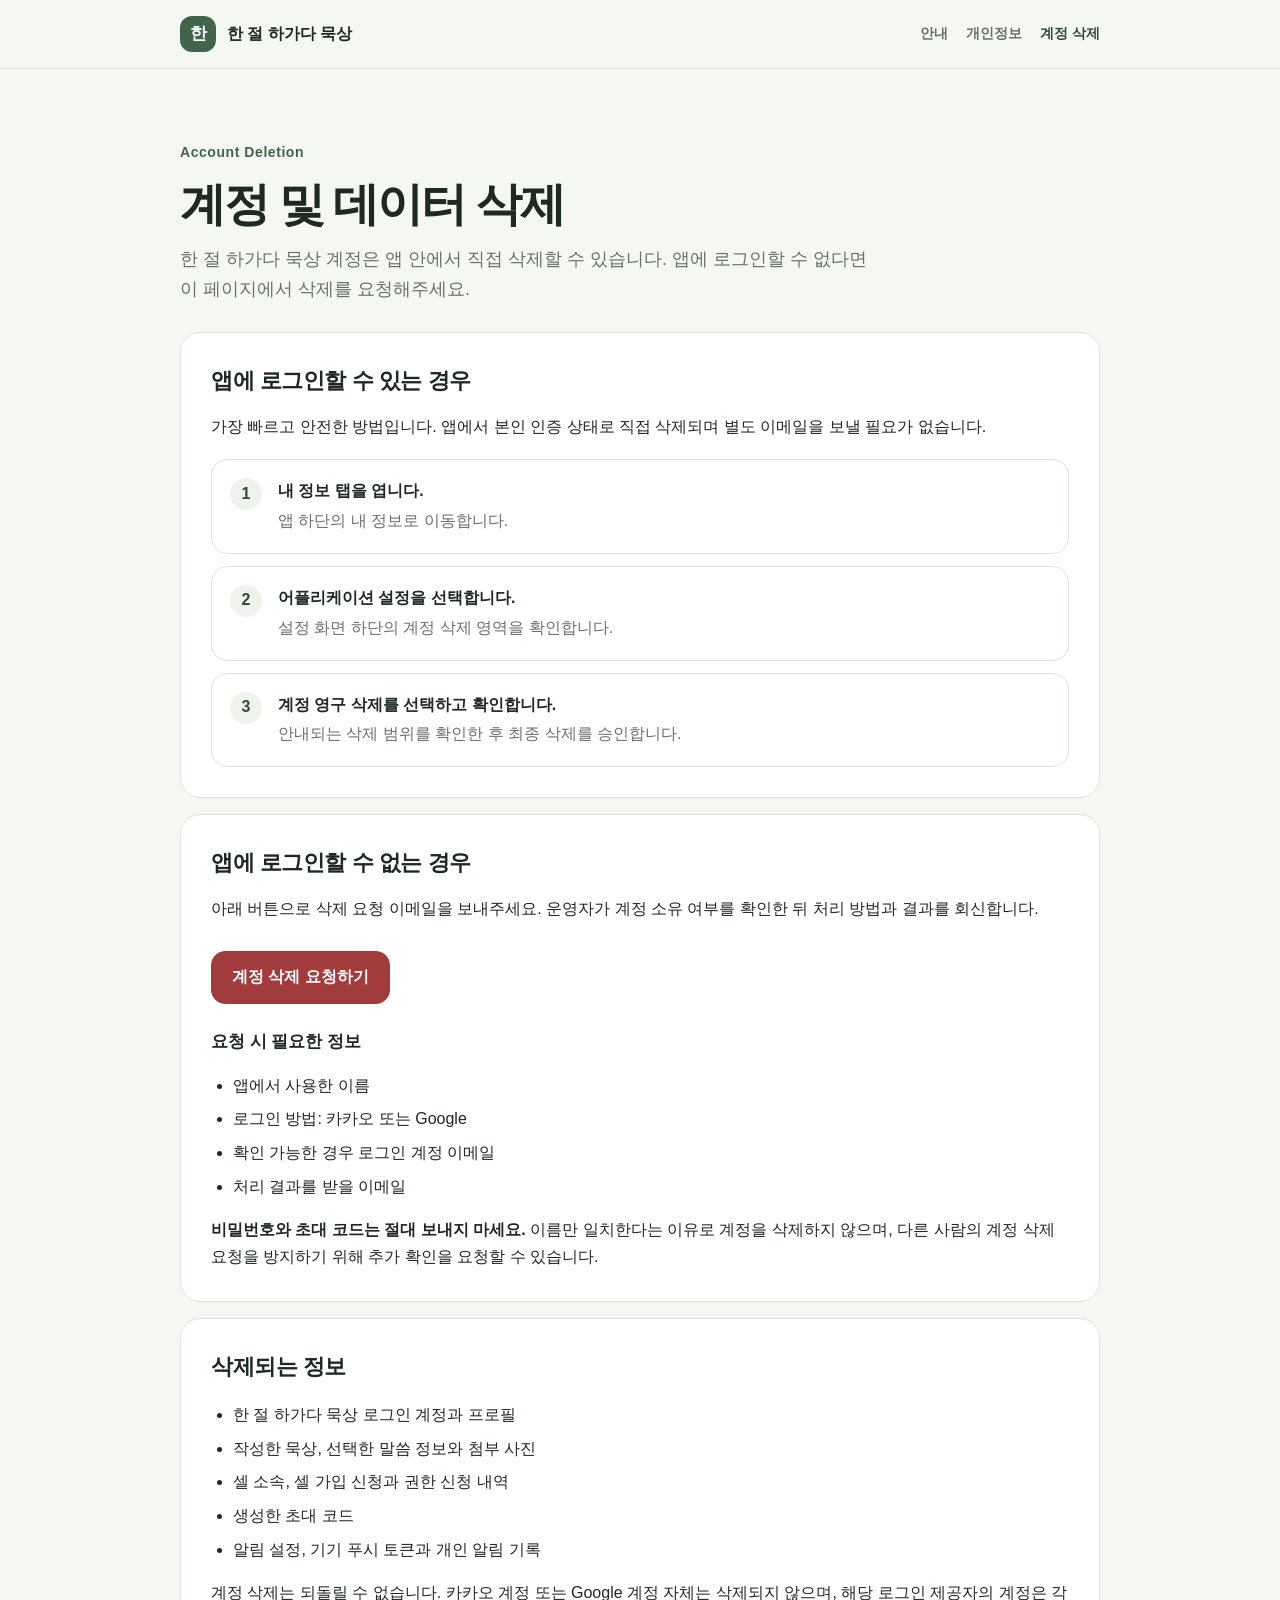
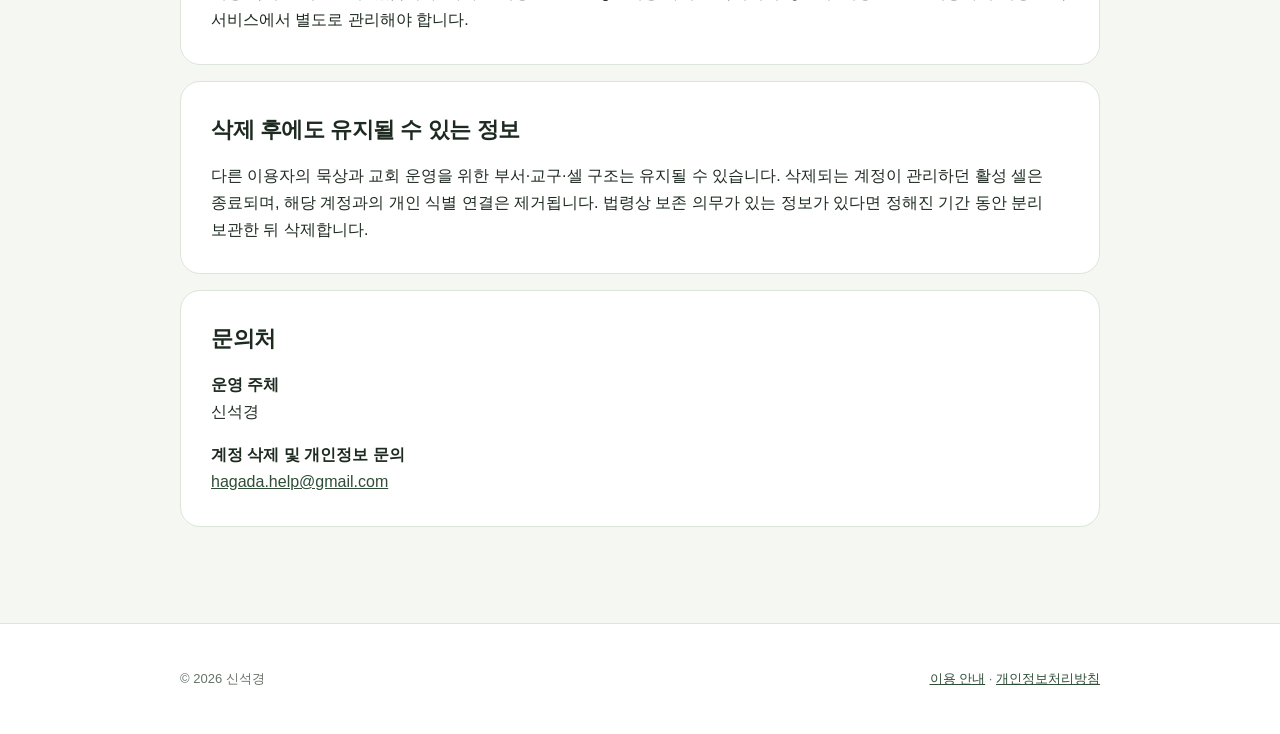
==== account-deletion.html @ 3ba68e1d "Add Hagada legal and account deletion pages" ====
<!doctype html>
<html lang="ko">
  <head>
    <meta charset="utf-8" />
    <meta name="viewport" content="width=device-width, initial-scale=1" />
    <meta name="description" content="한 절 하가다 묵상 계정 및 데이터 삭제 요청 안내" />
    <title>계정 삭제 · 한 절 하가다 묵상</title>
    <link rel="stylesheet" href="styles.css" />
  </head>
  <body>
    <header class="site-header">
      <div class="header-inner">
        <a class="brand" href="index.html">
          <span class="brand-mark" aria-hidden="true">한</span>
          <span data-config="appName">한 절 하가다 묵상</span>
        </a>
        <nav class="nav" aria-label="주요 메뉴">
          <a class="home-link" href="index.html">안내</a>
          <a href="privacy.html">개인정보</a>
          <a href="account-deletion.html" aria-current="page">계정 삭제</a>
        </nav>
      </div>
    </header>

    <main class="page">
      <header class="document-header">
        <p class="eyebrow">Account Deletion</p>
        <h1 class="document-title">계정 및 데이터 삭제</h1>
        <p class="lead"><span data-config="appName">한 절 하가다 묵상</span> 계정은 앱 안에서 직접 삭제할 수 있습니다. 앱에 로그인할 수 없다면 이 페이지에서 삭제를 요청해주세요.</p>
      </header>

      <div class="notice" data-setup-warning hidden>
        현재 삭제 요청 이메일이 설정되지 않아 외부 요청 버튼이 비활성화되어 있습니다. 페이지 공개 전에 실제 연락처를 입력해야 합니다.
      </div>

      <section class="document-section">
        <h2>앱에 로그인할 수 있는 경우</h2>
        <p>가장 빠르고 안전한 방법입니다. 앱에서 본인 인증 상태로 직접 삭제되며 별도 이메일을 보낼 필요가 없습니다.</p>
        <div class="steps">
          <div class="step"><span class="step-number">1</span><div><strong>내 정보 탭을 엽니다.</strong><p>앱 하단의 내 정보로 이동합니다.</p></div></div>
          <div class="step"><span class="step-number">2</span><div><strong>어플리케이션 설정을 선택합니다.</strong><p>설정 화면 하단의 계정 삭제 영역을 확인합니다.</p></div></div>
          <div class="step"><span class="step-number">3</span><div><strong>계정 영구 삭제를 선택하고 확인합니다.</strong><p>안내되는 삭제 범위를 확인한 후 최종 삭제를 승인합니다.</p></div></div>
        </div>
      </section>

      <section class="document-section">
        <h2>앱에 로그인할 수 없는 경우</h2>
        <p>아래 버튼으로 삭제 요청 이메일을 보내주세요. 운영자가 계정 소유 여부를 확인한 뒤 처리 방법과 결과를 회신합니다.</p>
        <div class="actions">
          <a class="button danger" data-support-link>계정 삭제 요청하기</a>
        </div>
        <h3>요청 시 필요한 정보</h3>
        <ul>
          <li>앱에서 사용한 이름</li>
          <li>로그인 방법: 카카오 또는 Google</li>
          <li>확인 가능한 경우 로그인 계정 이메일</li>
          <li>처리 결과를 받을 이메일</li>
        </ul>
        <p><strong>비밀번호와 초대 코드는 절대 보내지 마세요.</strong> 이름만 일치한다는 이유로 계정을 삭제하지 않으며, 다른 사람의 계정 삭제 요청을 방지하기 위해 추가 확인을 요청할 수 있습니다.</p>
      </section>

      <section class="document-section">
        <h2>삭제되는 정보</h2>
        <ul>
          <li><span data-config="appName">한 절 하가다 묵상</span> 로그인 계정과 프로필</li>
          <li>작성한 묵상, 선택한 말씀 정보와 첨부 사진</li>
          <li>셀 소속, 셀 가입 신청과 권한 신청 내역</li>
          <li>생성한 초대 코드</li>
          <li>알림 설정, 기기 푸시 토큰과 개인 알림 기록</li>
        </ul>
        <p>계정 삭제는 되돌릴 수 없습니다. 카카오 계정 또는 Google 계정 자체는 삭제되지 않으며, 해당 로그인 제공자의 계정은 각 서비스에서 별도로 관리해야 합니다.</p>
      </section>

      <section class="document-section">
        <h2>삭제 후에도 유지될 수 있는 정보</h2>
        <p>다른 이용자의 묵상과 교회 운영을 위한 부서·교구·셀 구조는 유지될 수 있습니다. 삭제되는 계정이 관리하던 활성 셀은 종료되며, 해당 계정과의 개인 식별 연결은 제거됩니다. 법령상 보존 의무가 있는 정보가 있다면 정해진 기간 동안 분리 보관한 뒤 삭제합니다.</p>
      </section>

      <section class="document-section">
        <h2>문의처</h2>
        <p><strong>운영 주체</strong><br /><span data-config="operatorName">신석경</span></p>
        <p><strong>계정 삭제 및 개인정보 문의</strong><br /><a data-support-link><span data-config="supportEmail">hagada.help@gmail.com</span></a></p>
      </section>
    </main>

    <footer class="site-footer">
      <div class="footer-inner">
        <p>© <span data-current-year></span> <span data-config="operatorName">신석경</span></p>
        <p><a href="index.html">이용 안내</a> · <a href="privacy.html">개인정보처리방침</a></p>
      </div>
    </footer>
    <script src="site-config.js"></script>
    <script src="common.js"></script>
  </body>
</html>
---- styles.css ----
:root {
  color-scheme: light;
  --background: #f5f7f3;
  --surface: #ffffff;
  --surface-muted: #eef3eb;
  --text: #1d2a20;
  --text-muted: #667268;
  --primary: #41644a;
  --primary-dark: #2f4d36;
  --border: #dce5da;
  --danger: #a23c3c;
  --warning-bg: #fff7df;
  --warning-border: #ead49a;
  --shadow: 0 12px 36px rgba(30, 48, 34, 0.08);
}

* {
  box-sizing: border-box;
}

html {
  scroll-behavior: smooth;
}

body {
  margin: 0;
  background: var(--background);
  color: var(--text);
  font-family: -apple-system, BlinkMacSystemFont, "Apple SD Gothic Neo", "Noto Sans KR", "Segoe UI", sans-serif;
  font-size: 16px;
  line-height: 1.68;
  word-break: keep-all;
}

a {
  color: var(--primary-dark);
}

.site-header {
  position: sticky;
  top: 0;
  z-index: 10;
  border-bottom: 1px solid rgba(220, 229, 218, 0.9);
  background: rgba(245, 247, 243, 0.92);
  backdrop-filter: blur(14px);
}

.header-inner,
.page,
.footer-inner {
  width: min(100% - 40px, 920px);
  margin: 0 auto;
}

.header-inner {
  min-height: 68px;
  display: flex;
  align-items: center;
  justify-content: space-between;
  gap: 24px;
}

.brand {
  display: inline-flex;
  align-items: center;
  gap: 11px;
  color: var(--text);
  font-weight: 800;
  text-decoration: none;
}

.brand-mark {
  display: grid;
  width: 36px;
  height: 36px;
  place-items: center;
  border-radius: 12px;
  background: var(--primary);
  color: #ffffff;
  font-family: Georgia, serif;
  font-size: 17px;
}

.nav {
  display: flex;
  gap: 18px;
  font-size: 14px;
}

.nav a {
  color: var(--text-muted);
  font-weight: 700;
  text-decoration: none;
}

.nav a:hover,
.nav a[aria-current="page"] {
  color: var(--primary-dark);
}

.page {
  padding: 72px 0 96px;
}

.hero {
  padding: 48px;
  border: 1px solid var(--border);
  border-radius: 28px;
  background: linear-gradient(145deg, #ffffff 0%, #eff5ed 100%);
  box-shadow: var(--shadow);
}

.eyebrow {
  margin: 0 0 12px;
  color: var(--primary);
  font-size: 14px;
  font-weight: 800;
  letter-spacing: 0.04em;
}

h1,
h2,
h3,
p {
  margin-top: 0;
}

h1 {
  max-width: 720px;
  margin-bottom: 18px;
  font-size: clamp(34px, 6vw, 54px);
  line-height: 1.2;
  letter-spacing: -0.045em;
}

.document-title {
  margin-bottom: 12px;
  font-size: clamp(32px, 5vw, 46px);
}

.lead {
  max-width: 700px;
  margin-bottom: 0;
  color: var(--text-muted);
  font-size: 18px;
}

.actions {
  display: flex;
  flex-wrap: wrap;
  gap: 12px;
  margin-top: 28px;
}

.button {
  display: inline-flex;
  min-height: 48px;
  align-items: center;
  justify-content: center;
  padding: 12px 20px;
  border: 1px solid var(--primary);
  border-radius: 14px;
  background: var(--primary);
  color: #ffffff;
  font-weight: 800;
  text-decoration: none;
}

.button.secondary {
  background: #ffffff;
  color: var(--primary-dark);
}

.button.danger {
  border-color: var(--danger);
  background: var(--danger);
}

.button.is-disabled {
  border-color: #b7bdb8;
  background: #b7bdb8;
  cursor: not-allowed;
}

.grid {
  display: grid;
  grid-template-columns: repeat(2, minmax(0, 1fr));
  gap: 18px;
  margin-top: 24px;
}

.card,
.document-section,
.step {
  border: 1px solid var(--border);
  background: var(--surface);
}

.card {
  min-height: 210px;
  padding: 28px;
  border-radius: 22px;
  box-shadow: var(--shadow);
}

.card h2 {
  margin-bottom: 8px;
  font-size: 21px;
}

.card p {
  color: var(--text-muted);
}

.card a {
  font-weight: 800;
}

.document-header {
  margin-bottom: 28px;
}

.meta {
  color: var(--text-muted);
  font-size: 14px;
}

.document-section {
  margin-top: 16px;
  padding: 30px;
  border-radius: 20px;
}

.document-section h2 {
  margin-bottom: 14px;
  font-size: 22px;
  letter-spacing: -0.02em;
}

.document-section h3 {
  margin: 24px 0 8px;
  font-size: 17px;
}

.document-section p:last-child,
.document-section ul:last-child {
  margin-bottom: 0;
}

ul,
ol {
  padding-left: 22px;
}

li + li {
  margin-top: 7px;
}

.table-wrap {
  overflow-x: auto;
}

table {
  width: 100%;
  border-collapse: collapse;
  font-size: 14px;
}

th,
td {
  padding: 13px 12px;
  border-bottom: 1px solid var(--border);
  text-align: left;
  vertical-align: top;
}

th {
  background: var(--surface-muted);
  color: var(--primary-dark);
}

.notice {
  margin: 20px 0;
  padding: 16px 18px;
  border: 1px solid var(--warning-border);
  border-radius: 14px;
  background: var(--warning-bg);
  color: #674f12;
  font-size: 14px;
}

.steps {
  display: grid;
  gap: 12px;
  margin: 18px 0 0;
}

.step {
  display: grid;
  grid-template-columns: 36px 1fr;
  gap: 12px;
  padding: 18px;
  border-radius: 16px;
}

.step-number {
  display: grid;
  width: 32px;
  height: 32px;
  place-items: center;
  border-radius: 50%;
  background: var(--surface-muted);
  color: var(--primary-dark);
  font-weight: 900;
}

.step strong,
.step p {
  display: block;
}

.step p {
  margin: 3px 0 0;
  color: var(--text-muted);
}

.site-footer {
  border-top: 1px solid var(--border);
  background: var(--surface);
}

.footer-inner {
  display: flex;
  min-height: 110px;
  align-items: center;
  justify-content: space-between;
  gap: 20px;
  color: var(--text-muted);
  font-size: 13px;
}

.footer-inner p {
  margin: 0;
}

@media (max-width: 700px) {
  .header-inner,
  .page,
  .footer-inner {
    width: min(100% - 28px, 920px);
  }

  .header-inner {
    min-height: 62px;
  }

  .brand {
    font-size: 14px;
  }

  .brand-mark {
    width: 32px;
    height: 32px;
    border-radius: 10px;
  }

  .nav {
    gap: 12px;
    font-size: 13px;
  }

  .nav .home-link {
    display: none;
  }

  .page {
    padding: 42px 0 68px;
  }

  .hero {
    padding: 30px 24px;
    border-radius: 22px;
  }

  .lead {
    font-size: 16px;
  }

  .grid {
    grid-template-columns: 1fr;
  }

  .card,
  .document-section {
    padding: 23px 20px;
  }

  .card {
    min-height: 0;
  }

  .button {
    width: 100%;
  }

  .footer-inner {
    min-height: 130px;
    align-items: flex-start;
    flex-direction: column;
    justify-content: center;
    gap: 4px;
  }
}
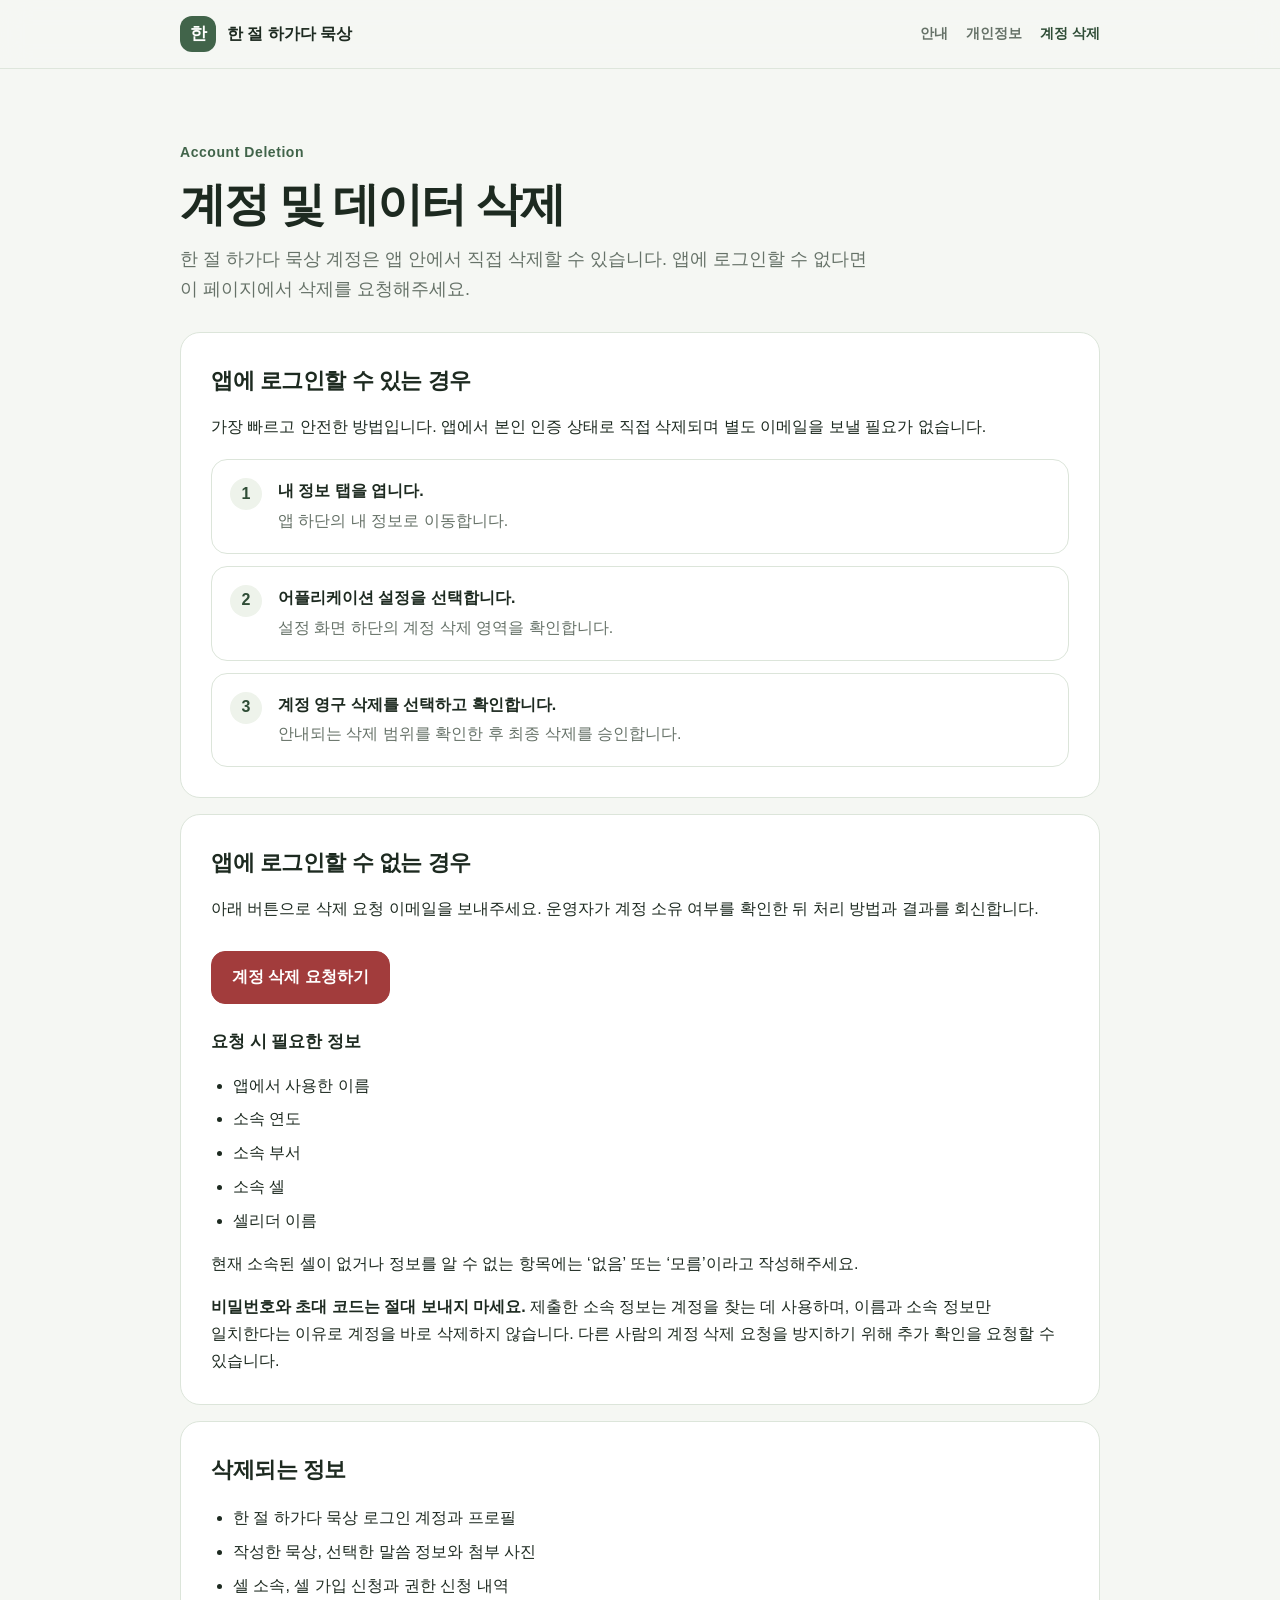
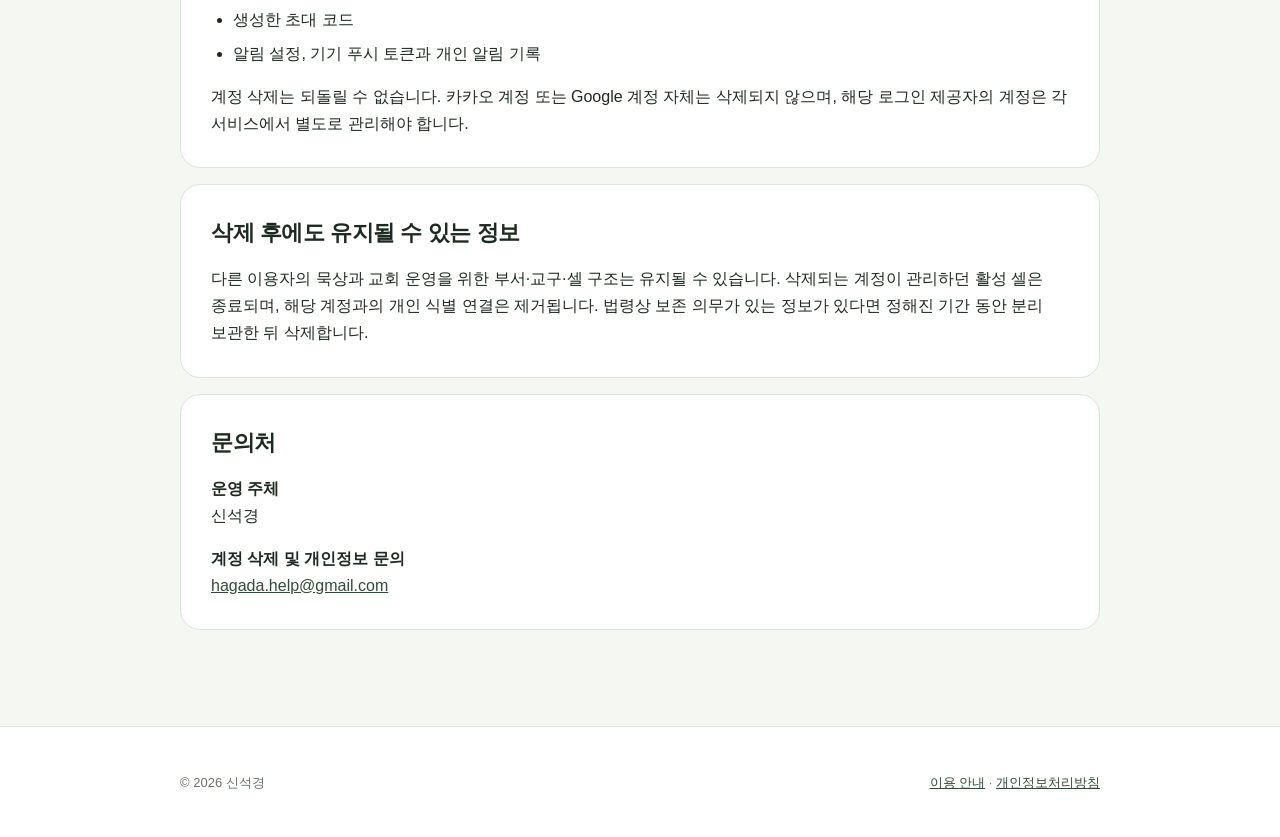
==== commit bb72a371: "Update account deletion request template" ====
--- a/account-deletion.html
+++ b/account-deletion.html
@@ -52,11 +52,13 @@
         <h3>요청 시 필요한 정보</h3>
         <ul>
           <li>앱에서 사용한 이름</li>
-          <li>로그인 방법: 카카오 또는 Google</li>
-          <li>확인 가능한 경우 로그인 계정 이메일</li>
-          <li>처리 결과를 받을 이메일</li>
+          <li>소속 연도</li>
+          <li>소속 부서</li>
+          <li>소속 셀</li>
+          <li>셀리더 이름</li>
         </ul>
-        <p><strong>비밀번호와 초대 코드는 절대 보내지 마세요.</strong> 이름만 일치한다는 이유로 계정을 삭제하지 않으며, 다른 사람의 계정 삭제 요청을 방지하기 위해 추가 확인을 요청할 수 있습니다.</p>
+        <p>현재 소속된 셀이 없거나 정보를 알 수 없는 항목에는 ‘없음’ 또는 ‘모름’이라고 작성해주세요.</p>
+        <p><strong>비밀번호와 초대 코드는 절대 보내지 마세요.</strong> 제출한 소속 정보는 계정을 찾는 데 사용하며, 이름과 소속 정보만 일치한다는 이유로 계정을 바로 삭제하지 않습니다. 다른 사람의 계정 삭제 요청을 방지하기 위해 추가 확인을 요청할 수 있습니다.</p>
       </section>
 
       <section class="document-section">
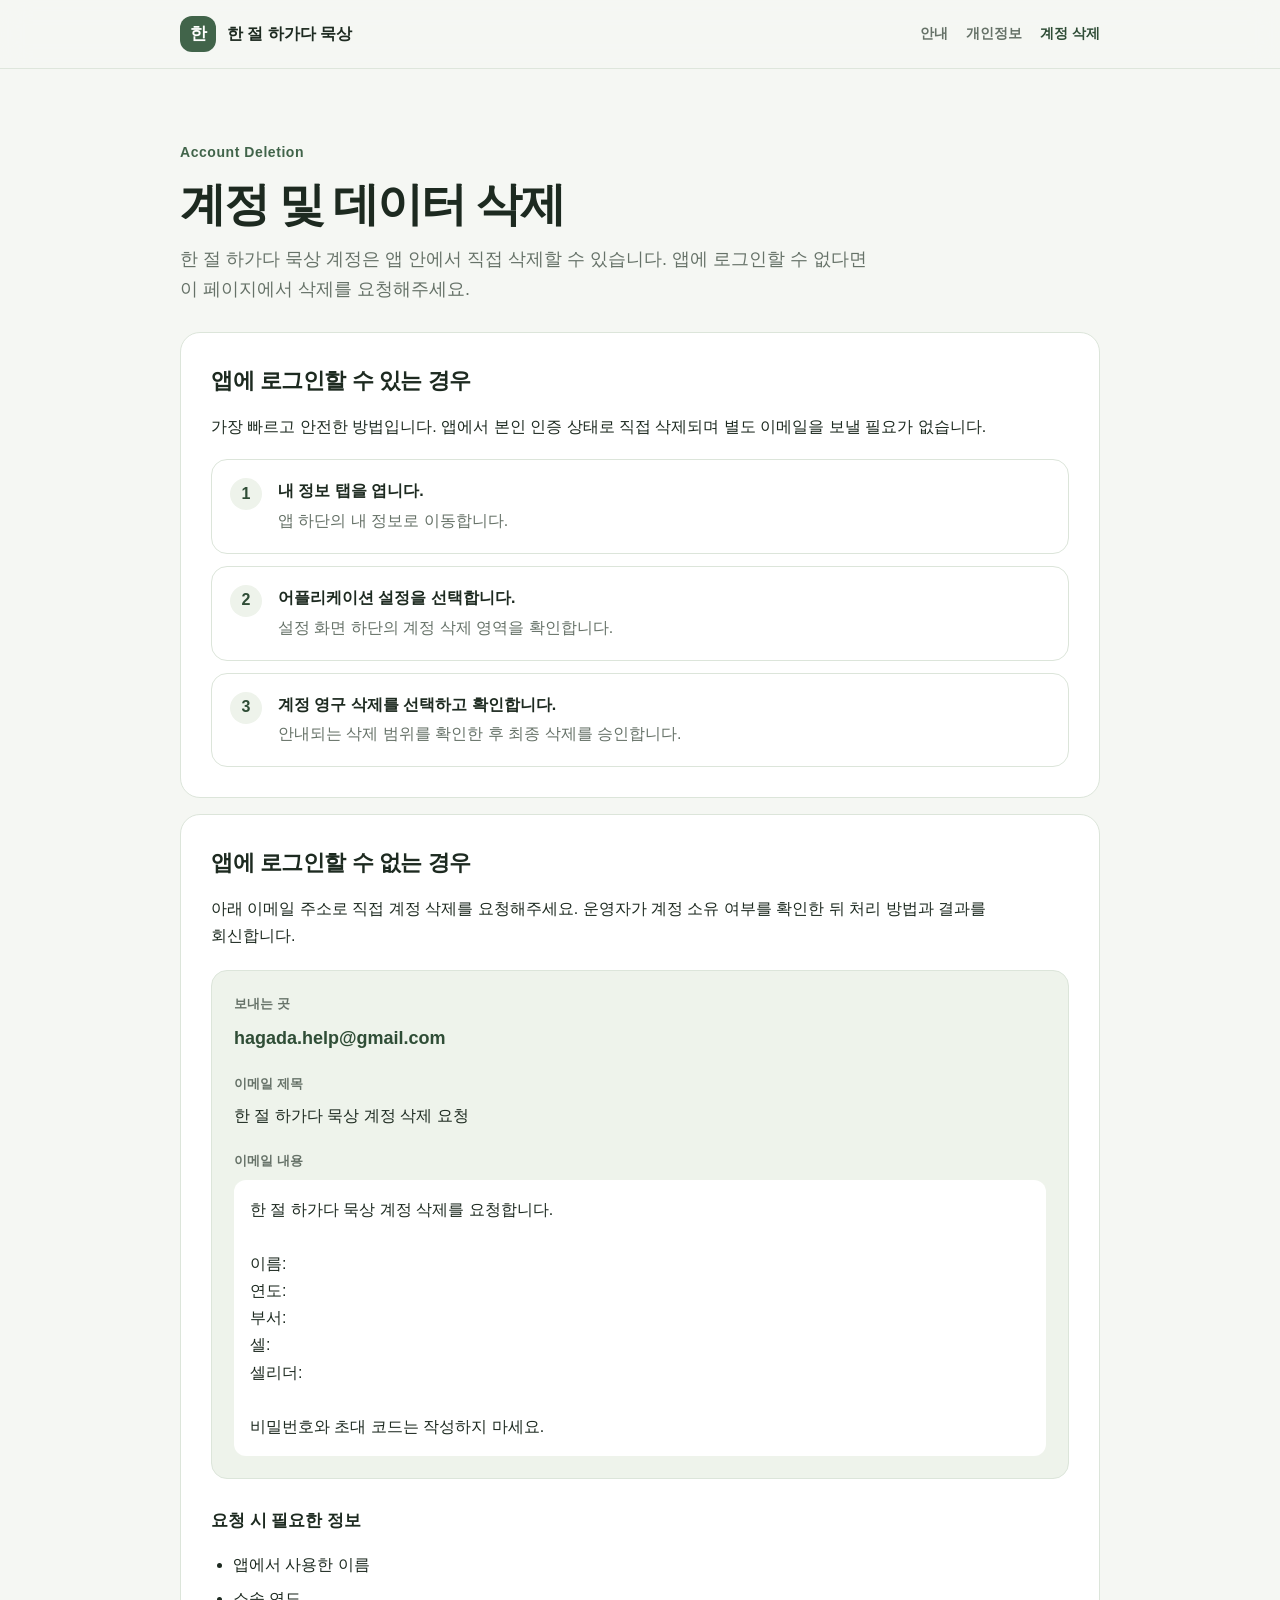
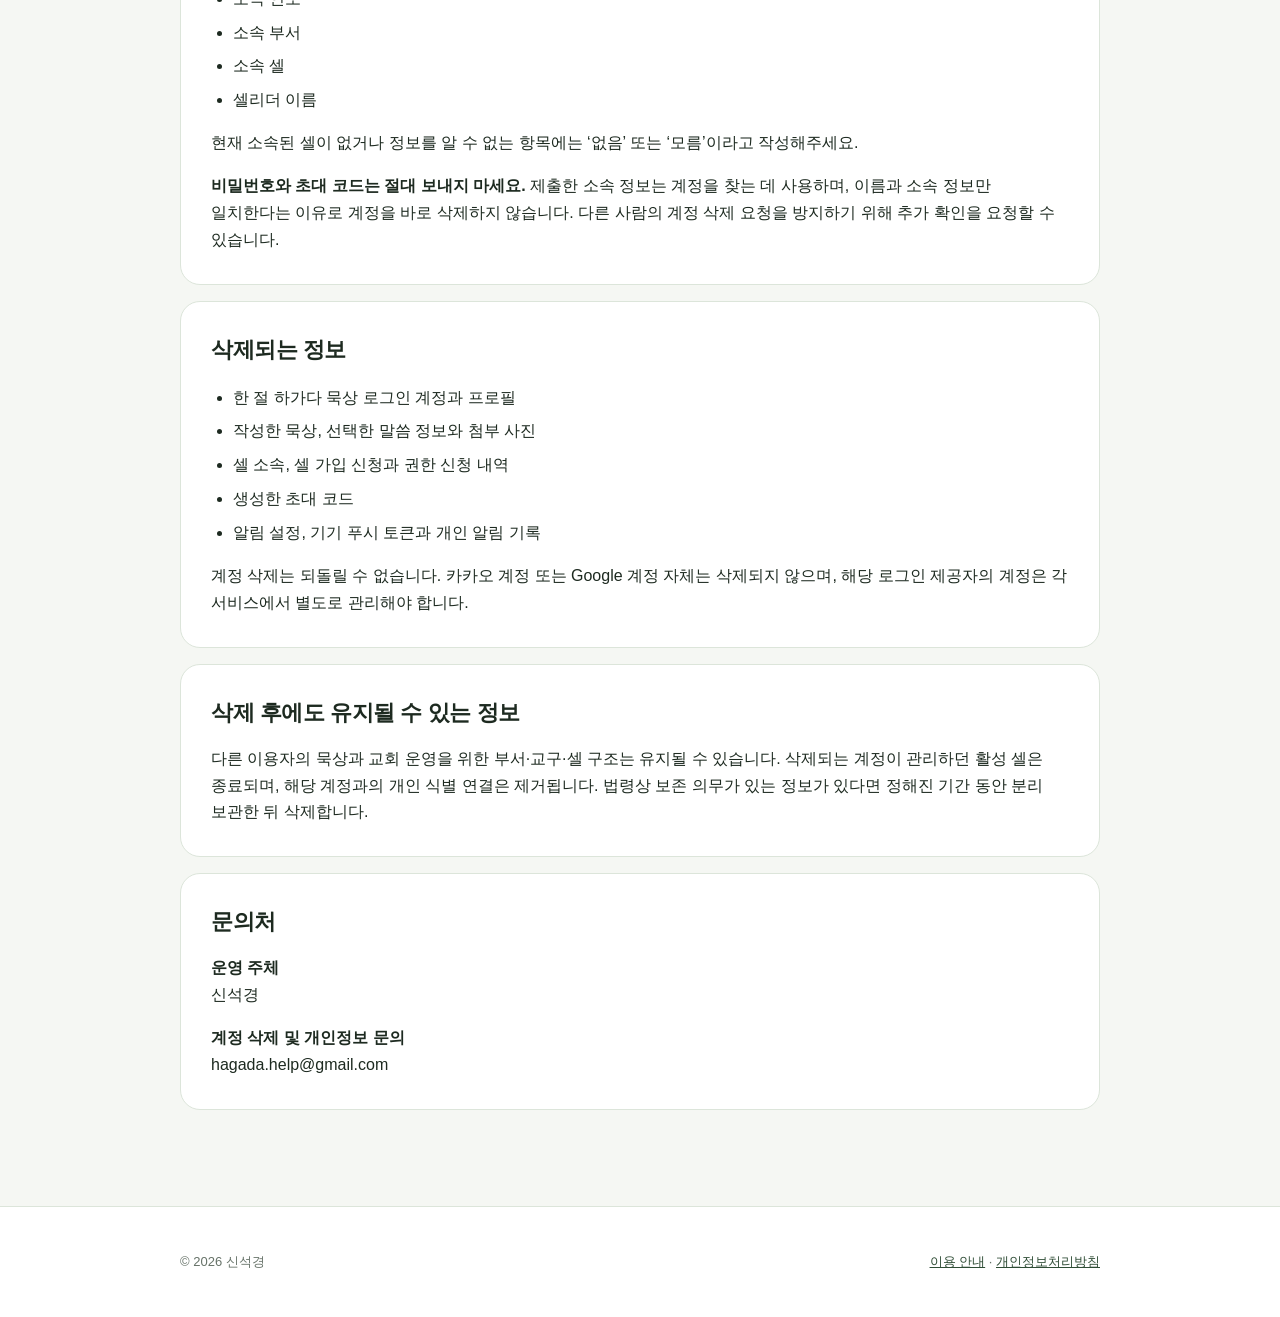
==== commit 7b72ba28: "Show manual account deletion email instructions" ====
--- a/account-deletion.html
+++ b/account-deletion.html
@@ -45,9 +45,22 @@
 
       <section class="document-section">
         <h2>앱에 로그인할 수 없는 경우</h2>
-        <p>아래 버튼으로 삭제 요청 이메일을 보내주세요. 운영자가 계정 소유 여부를 확인한 뒤 처리 방법과 결과를 회신합니다.</p>
-        <div class="actions">
-          <a class="button danger" data-support-link>계정 삭제 요청하기</a>
+        <p>아래 이메일 주소로 직접 계정 삭제를 요청해주세요. 운영자가 계정 소유 여부를 확인한 뒤 처리 방법과 결과를 회신합니다.</p>
+        <div class="request-template">
+          <p class="request-template-label">보내는 곳</p>
+          <p class="email-address" data-config="supportEmail">hagada.help@gmail.com</p>
+          <p class="request-template-label">이메일 제목</p>
+          <p>한 절 하가다 묵상 계정 삭제 요청</p>
+          <p class="request-template-label">이메일 내용</p>
+          <pre>한 절 하가다 묵상 계정 삭제를 요청합니다.
+
+이름:
+연도:
+부서:
+셀:
+셀리더:
+
+비밀번호와 초대 코드는 작성하지 마세요.</pre>
         </div>
         <h3>요청 시 필요한 정보</h3>
         <ul>
@@ -81,7 +94,7 @@
       <section class="document-section">
         <h2>문의처</h2>
         <p><strong>운영 주체</strong><br /><span data-config="operatorName">신석경</span></p>
-        <p><strong>계정 삭제 및 개인정보 문의</strong><br /><a data-support-link><span data-config="supportEmail">hagada.help@gmail.com</span></a></p>
+        <p><strong>계정 삭제 및 개인정보 문의</strong><br /><span data-config="supportEmail">hagada.help@gmail.com</span></p>
       </section>
     </main>
 
--- a/styles.css
+++ b/styles.css
@@ -324,6 +324,49 @@
   color: var(--text-muted);
 }
 
+.request-template {
+  margin: 20px 0 28px;
+  padding: 22px;
+  border: 1px solid var(--border);
+  border-radius: 16px;
+  background: var(--surface-muted);
+}
+
+.request-template p {
+  margin-bottom: 8px;
+}
+
+.request-template-label {
+  margin-top: 20px;
+  color: var(--text-muted);
+  font-size: 13px;
+  font-weight: 800;
+}
+
+.request-template-label:first-child {
+  margin-top: 0;
+}
+
+.email-address {
+  color: var(--primary-dark);
+  font-size: 18px;
+  font-weight: 900;
+  word-break: break-all;
+}
+
+.request-template pre {
+  margin: 0;
+  padding: 16px;
+  overflow-x: auto;
+  border-radius: 12px;
+  background: #ffffff;
+  color: var(--text);
+  font: inherit;
+  line-height: 1.7;
+  white-space: pre-wrap;
+  word-break: keep-all;
+}
+
 .site-footer {
   border-top: 1px solid var(--border);
   background: var(--surface);
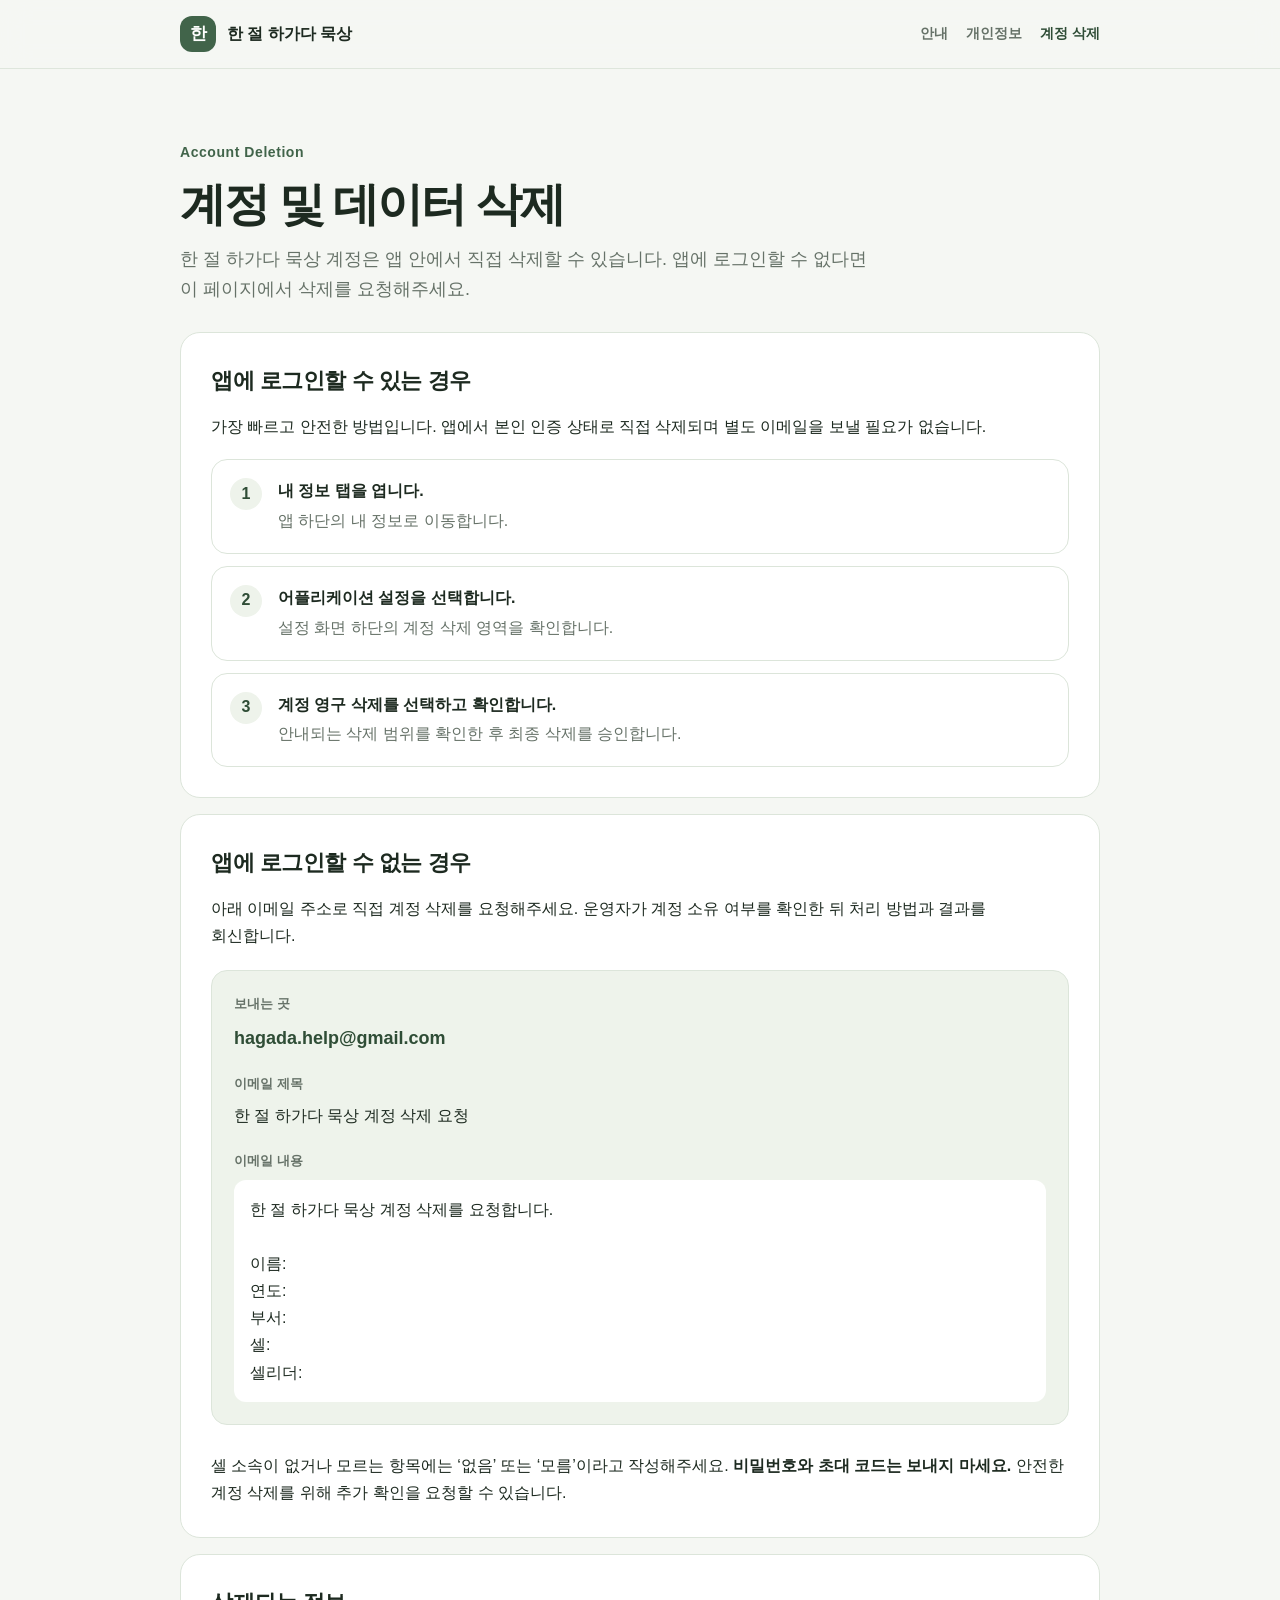
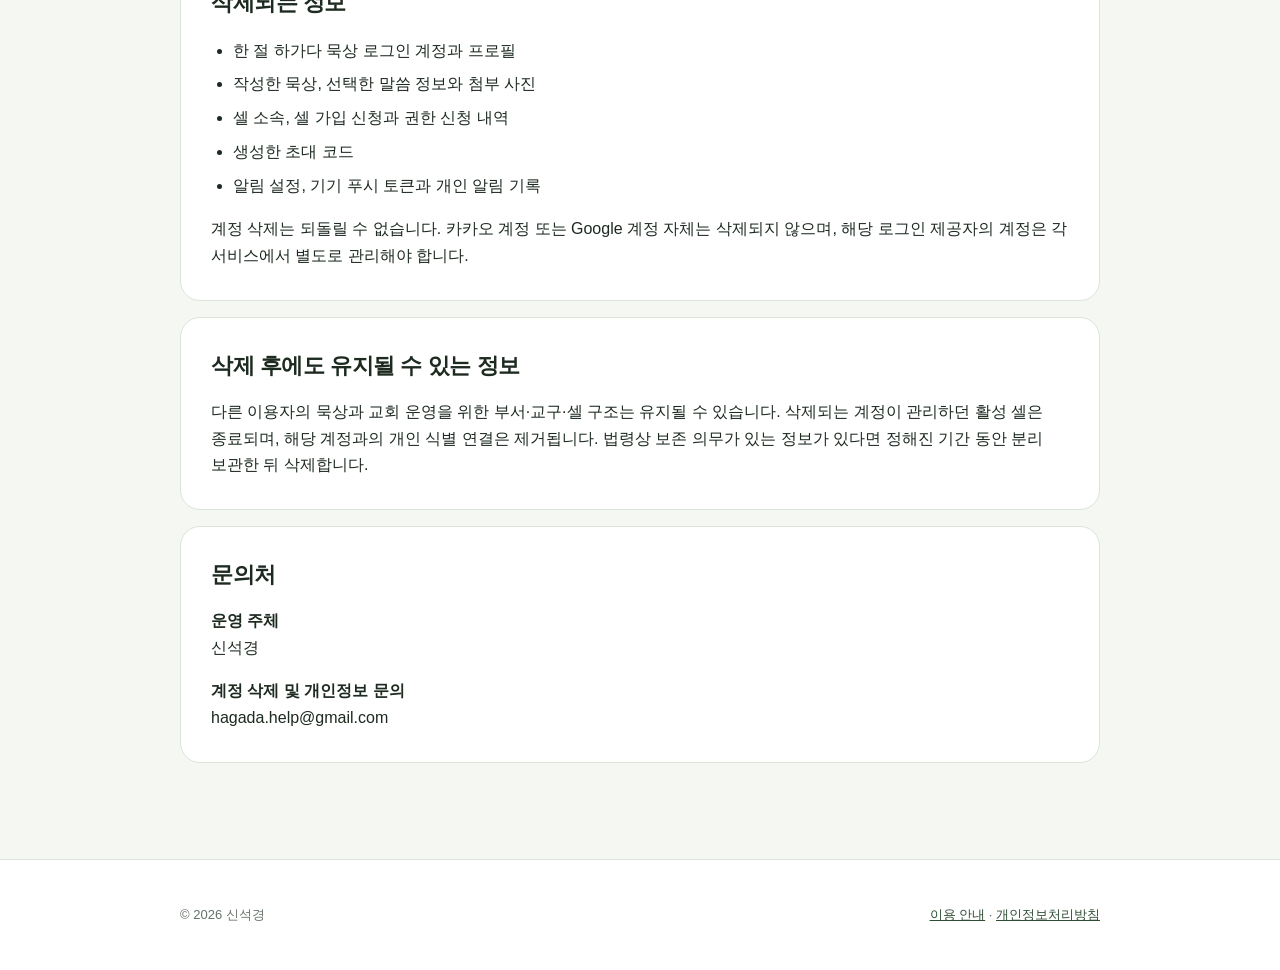
==== commit cf1a8c84: "Simplify deletion request instructions" ====
--- a/account-deletion.html
+++ b/account-deletion.html
@@ -58,20 +58,9 @@
 연도:
 부서:
 셀:
-셀리더:
-
-비밀번호와 초대 코드는 작성하지 마세요.</pre>
+셀리더:</pre>
         </div>
-        <h3>요청 시 필요한 정보</h3>
-        <ul>
-          <li>앱에서 사용한 이름</li>
-          <li>소속 연도</li>
-          <li>소속 부서</li>
-          <li>소속 셀</li>
-          <li>셀리더 이름</li>
-        </ul>
-        <p>현재 소속된 셀이 없거나 정보를 알 수 없는 항목에는 ‘없음’ 또는 ‘모름’이라고 작성해주세요.</p>
-        <p><strong>비밀번호와 초대 코드는 절대 보내지 마세요.</strong> 제출한 소속 정보는 계정을 찾는 데 사용하며, 이름과 소속 정보만 일치한다는 이유로 계정을 바로 삭제하지 않습니다. 다른 사람의 계정 삭제 요청을 방지하기 위해 추가 확인을 요청할 수 있습니다.</p>
+        <p>셀 소속이 없거나 모르는 항목에는 ‘없음’ 또는 ‘모름’이라고 작성해주세요. <strong>비밀번호와 초대 코드는 보내지 마세요.</strong> 안전한 계정 삭제를 위해 추가 확인을 요청할 수 있습니다.</p>
       </section>
 
       <section class="document-section">
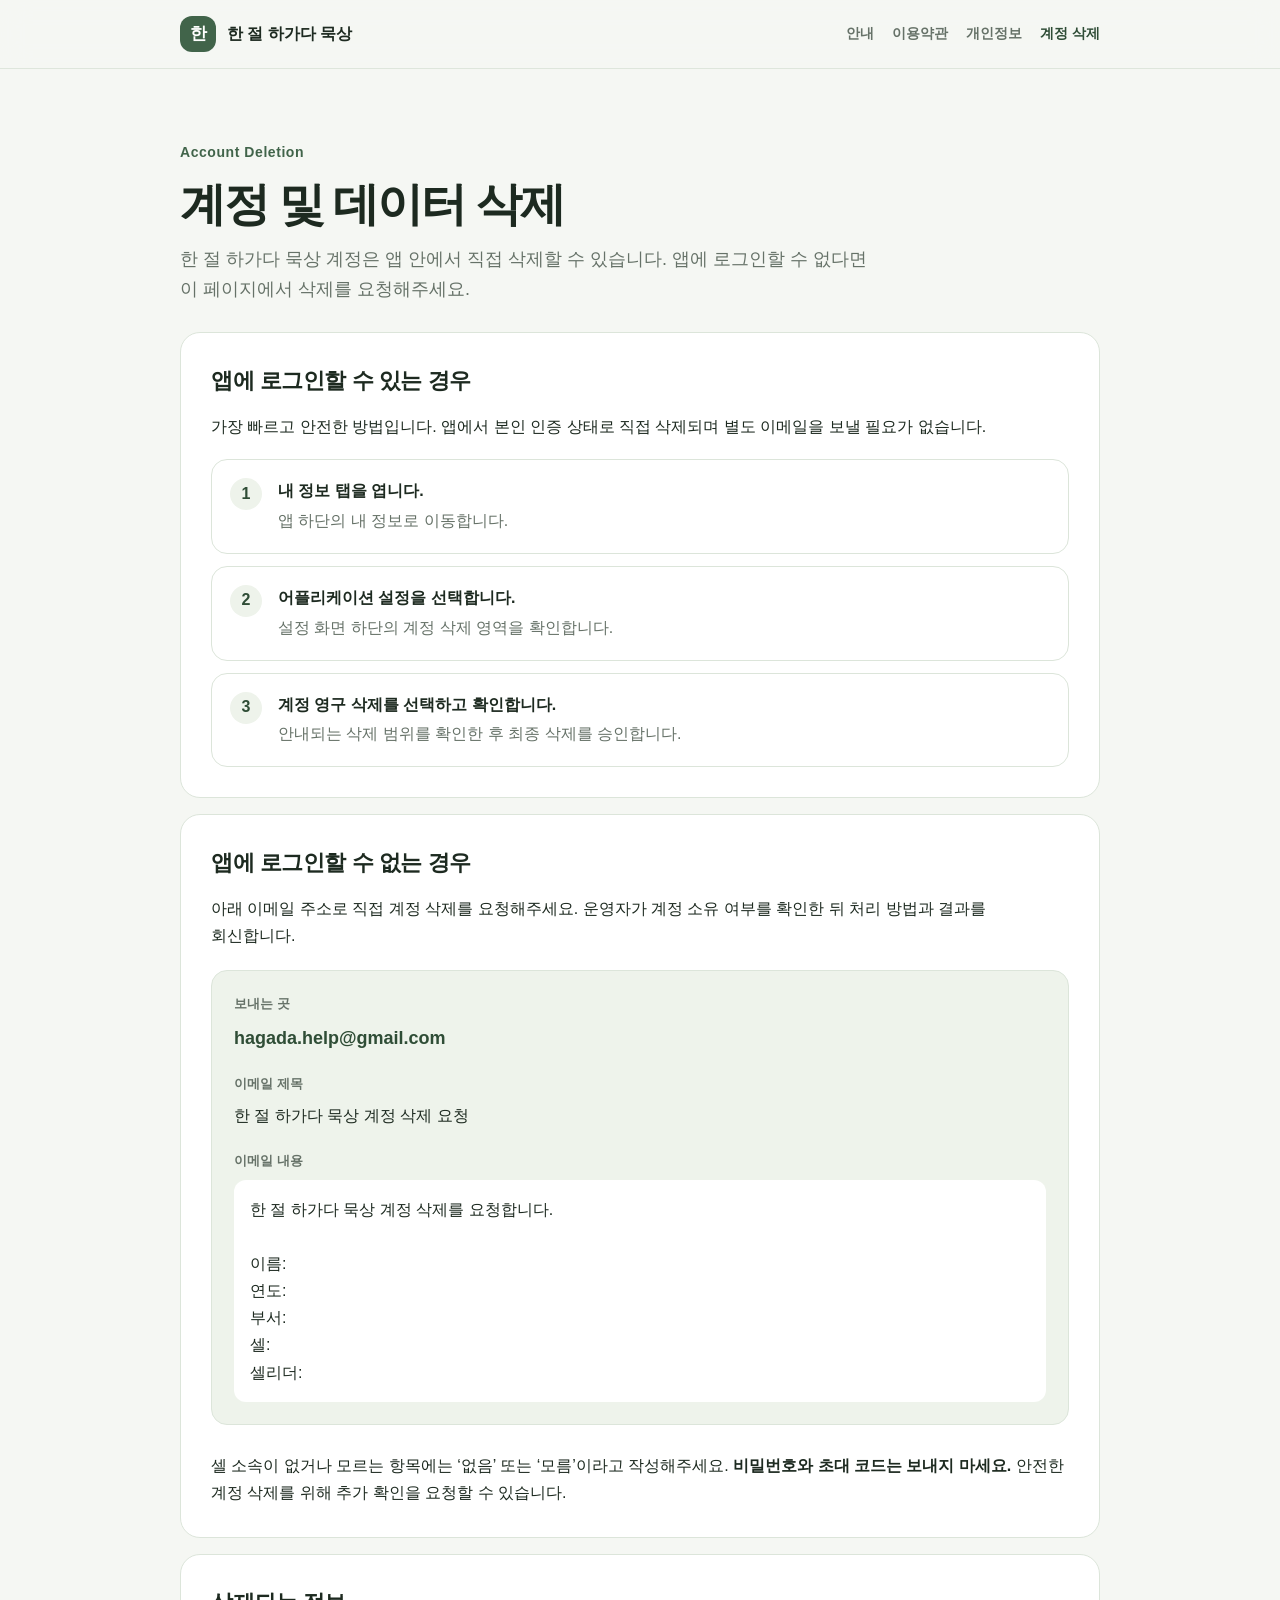
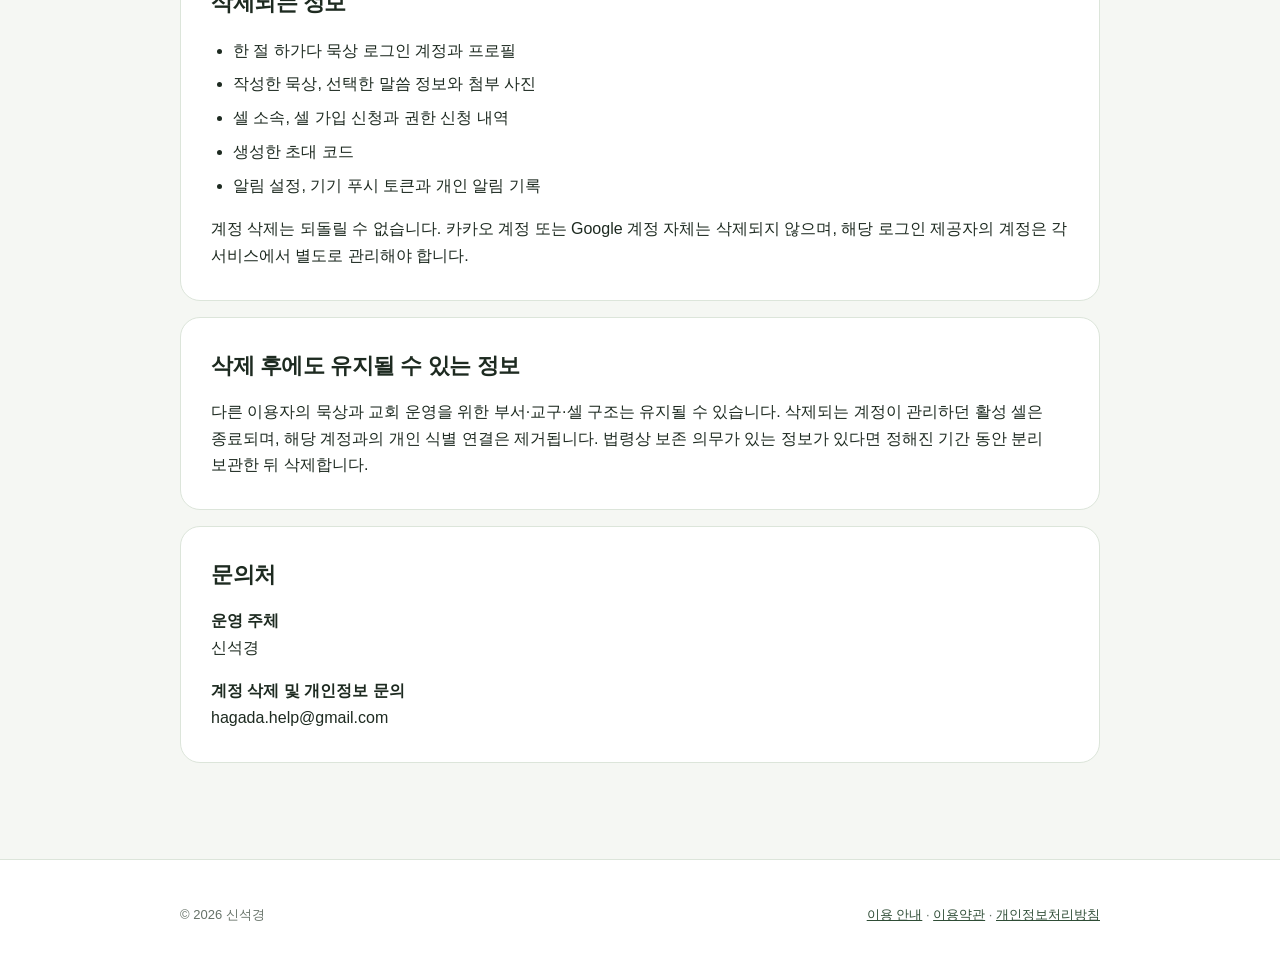
==== commit f14ee60b: "Add terms and community guidelines page" ====
--- a/account-deletion.html
+++ b/account-deletion.html
@@ -16,6 +16,7 @@
         </a>
         <nav class="nav" aria-label="주요 메뉴">
           <a class="home-link" href="index.html">안내</a>
+          <a href="terms.html">이용약관</a>
           <a href="privacy.html">개인정보</a>
           <a href="account-deletion.html" aria-current="page">계정 삭제</a>
         </nav>
@@ -90,7 +91,7 @@
     <footer class="site-footer">
       <div class="footer-inner">
         <p>© <span data-current-year></span> <span data-config="operatorName">신석경</span></p>
-        <p><a href="index.html">이용 안내</a> · <a href="privacy.html">개인정보처리방침</a></p>
+        <p><a href="index.html">이용 안내</a> · <a href="terms.html">이용약관</a> · <a href="privacy.html">개인정보처리방침</a></p>
       </div>
     </footer>
     <script src="site-config.js"></script>
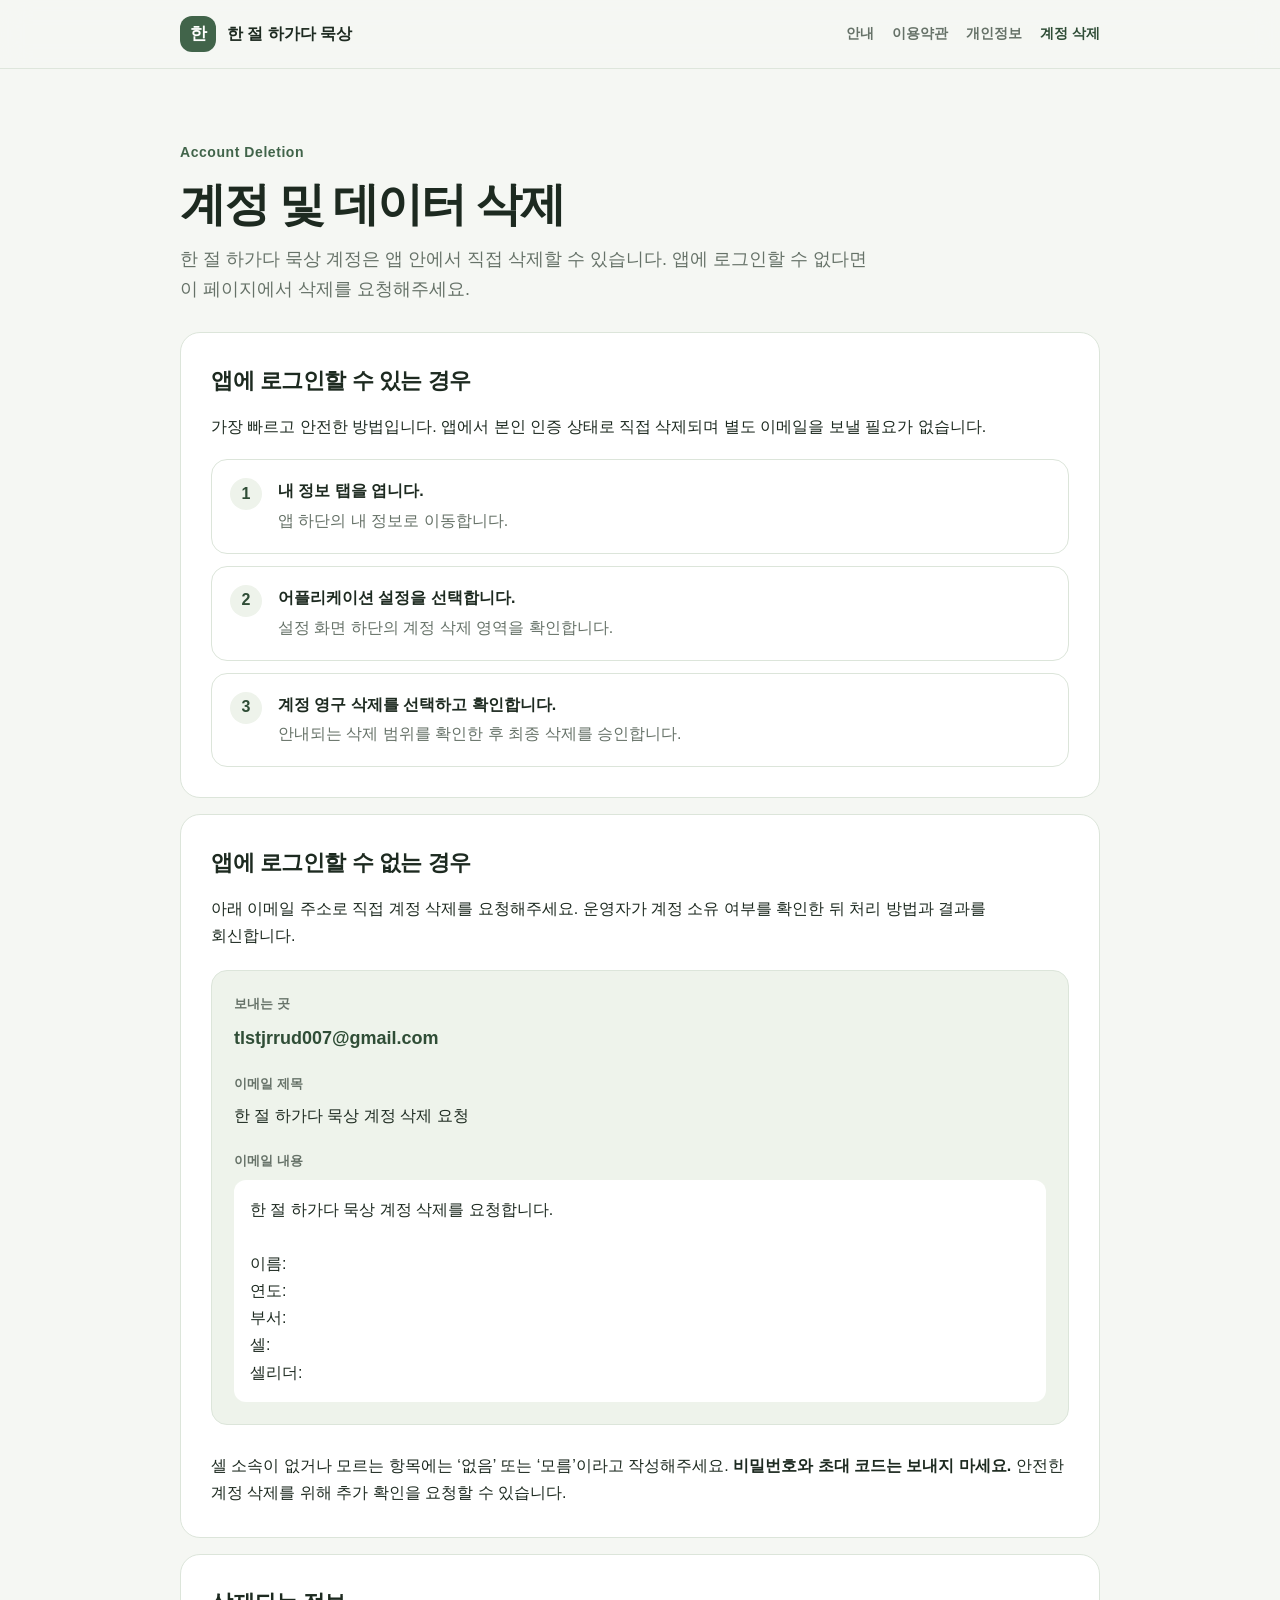
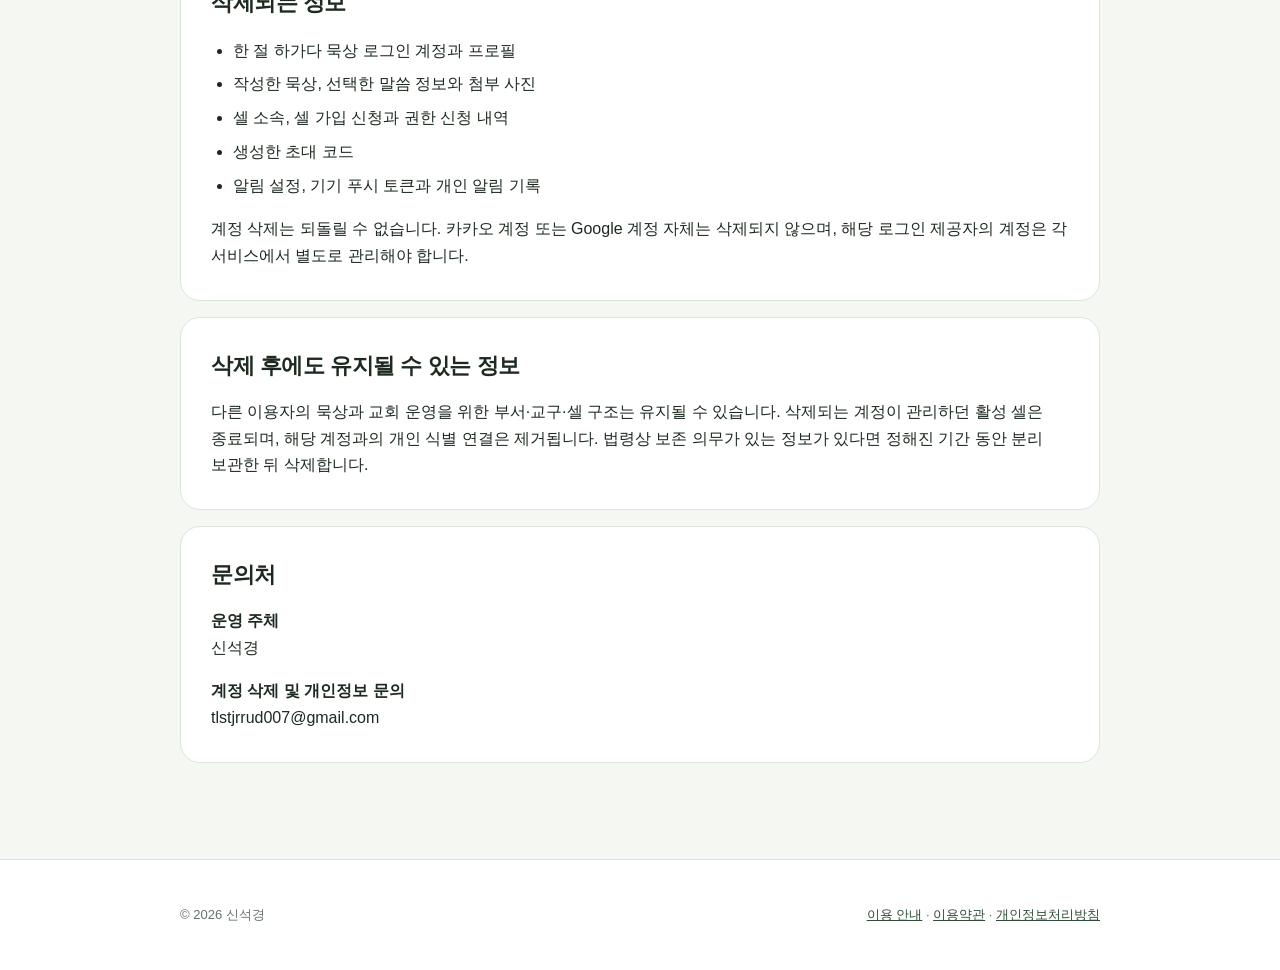
==== commit 59874369: "Update support email" ====
--- a/account-deletion.html
+++ b/account-deletion.html
@@ -49,7 +49,7 @@
         <p>아래 이메일 주소로 직접 계정 삭제를 요청해주세요. 운영자가 계정 소유 여부를 확인한 뒤 처리 방법과 결과를 회신합니다.</p>
         <div class="request-template">
           <p class="request-template-label">보내는 곳</p>
-          <p class="email-address" data-config="supportEmail">hagada.help@gmail.com</p>
+          <p class="email-address" data-config="supportEmail">tlstjrrud007@gmail.com</p>
           <p class="request-template-label">이메일 제목</p>
           <p>한 절 하가다 묵상 계정 삭제 요청</p>
           <p class="request-template-label">이메일 내용</p>
@@ -84,7 +84,7 @@
       <section class="document-section">
         <h2>문의처</h2>
         <p><strong>운영 주체</strong><br /><span data-config="operatorName">신석경</span></p>
-        <p><strong>계정 삭제 및 개인정보 문의</strong><br /><span data-config="supportEmail">hagada.help@gmail.com</span></p>
+        <p><strong>계정 삭제 및 개인정보 문의</strong><br /><span data-config="supportEmail">tlstjrrud007@gmail.com</span></p>
       </section>
     </main>
 
